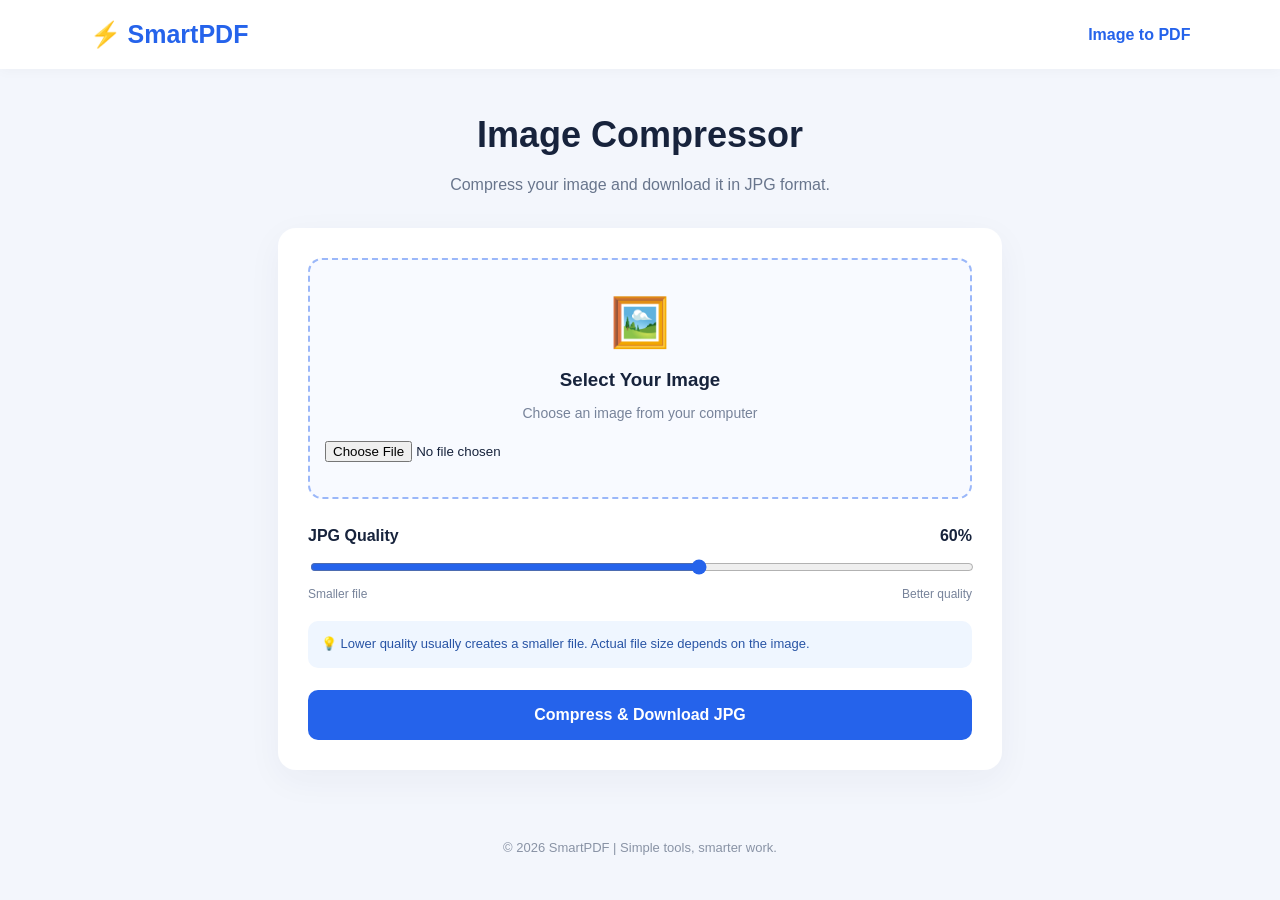
==== templates/compress.html @ a53574d7 "Add SmartPDF files" ====
<!DOCTYPE html>
<html lang="en">
<head>
    <meta charset="UTF-8">
    <meta name="viewport" content="width=device-width, initial-scale=1.0">
    <title>SmartPDF - Image Compressor</title>

    <style>
        * {
            box-sizing: border-box;
        }

        body {
            margin: 0;
            font-family: Arial, sans-serif;
            background: #f3f6fc;
            color: #17233c;
        }

        header {
            background: white;
            padding: 20px 7%;
            display: flex;
            justify-content: space-between;
            align-items: center;
            box-shadow: 0 2px 12px #00000008;
        }

        .logo {
            font-size: 25px;
            font-weight: bold;
            color: #2563eb;
        }

        header a {
            color: #2563eb;
            text-decoration: none;
            font-weight: bold;
        }

        .container {
            max-width: 760px;
            margin: 45px auto;
            padding: 0 18px;
        }

        .heading {
            text-align: center;
            margin-bottom: 30px;
        }

        .heading h1 {
            font-size: 36px;
            margin-bottom: 12px;
        }

        .heading p {
            color: #68758c;
            line-height: 1.6;
        }

        .card {
            background: white;
            padding: 30px;
            border-radius: 18px;
            box-shadow: 0 10px 35px #2030500c;
        }

        .upload-box {
            border: 2px dashed #9ab7f9;
            border-radius: 14px;
            padding: 35px 15px;
            text-align: center;
            background: #f8faff;
        }

        .upload-icon {
            font-size: 48px;
        }

        .upload-box h3 {
            margin-bottom: 8px;
        }

        .upload-box p {
            color: #77839a;
            font-size: 14px;
        }

        input[type="file"] {
            display: block;
            width: 100%;
            margin-top: 20px;
        }

        .preview {
            display: none;
            margin-top: 22px;
            text-align: center;
        }

        .preview img {
            max-width: 100%;
            max-height: 280px;
            border-radius: 12px;
            object-fit: contain;
        }

        .file-name {
            font-size: 14px;
            color: #64748b;
            overflow-wrap: anywhere;
        }

        .quality-section {
            margin-top: 28px;
        }

        .quality-label {
            display: flex;
            justify-content: space-between;
            gap: 12px;
            font-weight: bold;
            margin-bottom: 12px;
        }

        input[type="range"] {
            width: 100%;
            accent-color: #2563eb;
            cursor: pointer;
        }

        .range-notes {
            display: flex;
            justify-content: space-between;
            color: #77839a;
            font-size: 12px;
            margin-top: 8px;
        }

        .hint {
            background: #eff6ff;
            color: #2854a5;
            padding: 13px;
            border-radius: 10px;
            font-size: 13px;
            line-height: 1.6;
            margin-top: 20px;
        }

        button {
            width: 100%;
            border: none;
            border-radius: 10px;
            padding: 16px;
            font-size: 16px;
            font-weight: bold;
            cursor: pointer;
            margin-top: 22px;
        }

        .compress-btn {
            background: #2563eb;
            color: white;
        }

        .compress-btn:hover {
            background: #1d4ed8;
        }

        button:disabled {
            opacity: 0.6;
            cursor: not-allowed;
        }

        .message {
            display: none;
            padding: 14px;
            border-radius: 10px;
            margin-top: 18px;
            line-height: 1.5;
            overflow-wrap: anywhere;
        }

        .error {
            display: block;
            background: #fef2f2;
            color: #b91c1c;
        }

        .success {
            display: block;
            background: #ecfdf5;
            color: #047857;
        }

        footer {
            text-align: center;
            color: #8993a5;
            font-size: 13px;
            padding: 25px 15px;
        }

        @media (max-width: 500px) {
            .heading h1 {
                font-size: 29px;
            }

            .card {
                padding: 20px;
            }
        }
    </style>
</head>

<body>

<header>
    <div class="logo">⚡ SmartPDF</div>
    <a href="/">Image to PDF</a>
</header>

<main class="container">

    <section class="heading">
        <h1>Image Compressor</h1>
        <p>Compress your image and download it in JPG format.</p>
    </section>

    <section class="card">

        <form id="compressForm">

            <div class="upload-box">
                <div class="upload-icon">🖼️</div>
                <h3>Select Your Image</h3>
                <p>Choose an image from your computer</p>

                <input
                    type="file"
                    id="imageInput"
                    name="image"
                    accept="image/*"
                    required
                >
            </div>

            <div class="preview" id="preview">
                <img id="previewImage" alt="Selected image preview">
                <p class="file-name" id="fileInfo"></p>
            </div>

            <div class="quality-section">
                <div class="quality-label">
                    <label for="quality">JPG Quality</label>
                    <span id="qualityValue">60%</span>
                </div>

                <input
                    type="range"
                    id="quality"
                    name="quality"
                    min="10"
                    max="95"
                    value="60"
                >

                <div class="range-notes">
                    <span>Smaller file</span>
                    <span>Better quality</span>
                </div>
            </div>

            <div class="hint">
                💡 Lower quality usually creates a smaller file.
                Actual file size depends on the image.
            </div>

            <button
                type="submit"
                class="compress-btn"
                id="compressBtn"
            >
                Compress & Download JPG
            </button>

            <div class="message" id="message" role="status"></div>

        </form>

    </section>

</main>

<footer>
    © 2026 SmartPDF | Simple tools, smarter work.
</footer>

<script>
    const form = document.getElementById("compressForm");
    const imageInput = document.getElementById("imageInput");
    const quality = document.getElementById("quality");
    const qualityValue = document.getElementById("qualityValue");
    const preview = document.getElementById("preview");
    const previewImage = document.getElementById("previewImage");
    const fileInfo = document.getElementById("fileInfo");
    const message = document.getElementById("message");
    const compressBtn = document.getElementById("compressBtn");

    let previewURL = null;

    quality.addEventListener("input", function () {
        qualityValue.textContent = quality.value + "%";
    });

    imageInput.addEventListener("change", function () {
        message.className = "message";
        message.textContent = "";

        const file = imageInput.files[0];

        if (previewURL) {
            URL.revokeObjectURL(previewURL);
            previewURL = null;
        }

        if (!file) {
            preview.style.display = "none";
            return;
        }

        if (!file.type.startsWith("image/")) {
            imageInput.value = "";
            preview.style.display = "none";
            message.className = "message error";
            message.textContent = "Please select a valid image file.";
            return;
        }

        previewURL = URL.createObjectURL(file);
        previewImage.src = previewURL;
        fileInfo.textContent =
            file.name + " • " + (file.size / 1024).toFixed(1) + " KB";

        preview.style.display = "block";
    });

    form.addEventListener("submit", async function (event) {
        event.preventDefault();

        if (!imageInput.files.length) {
            message.className = "message error";
            message.textContent = "Please select an image first.";
            return;
        }

        const formData = new FormData(form);

        compressBtn.disabled = true;
        compressBtn.textContent = "Compressing...";
        message.className = "message";
        message.textContent = "";

        try {
            const response = await fetch("/compress-image", {
                method: "POST",
                body: formData
            });

            const contentType = response.headers.get("content-type") || "";

            if (!response.ok || !contentType.includes("image/jpeg")) {
                const errorText = await response.text();
                throw new Error(errorText || "Compression failed.");
            }

            const blob = await response.blob();
            const downloadURL = URL.createObjectURL(blob);
            const link = document.createElement("a");

            link.href = downloadURL;
            link.download = "compressed-image.jpg";
            document.body.appendChild(link);
            link.click();
            link.remove();

            setTimeout(() => URL.revokeObjectURL(downloadURL), 1000);

            const originalSize = imageInput.files[0].size;
            const newSize = blob.size;
            const difference = originalSize - newSize;

            let result = "JPG downloaded successfully. New size: " +
                (newSize / 1024).toFixed(1) + " KB.";

            if (difference > 0) {
                result += " File reduced by " +
                    ((difference / originalSize) * 100).toFixed(1) + "%.";
            } else {
                result += " This JPG is not smaller than the original.";
            }

            message.className = "message success";
            message.textContent = result;

        } catch (error) {
            message.className = "message error";
            message.textContent =
                error.message || "Something went wrong. Please try again.";
        } finally {
            compressBtn.disabled = false;
            compressBtn.textContent = "Compress & Download JPG";
        }
    });
</script>

</body>
</html>
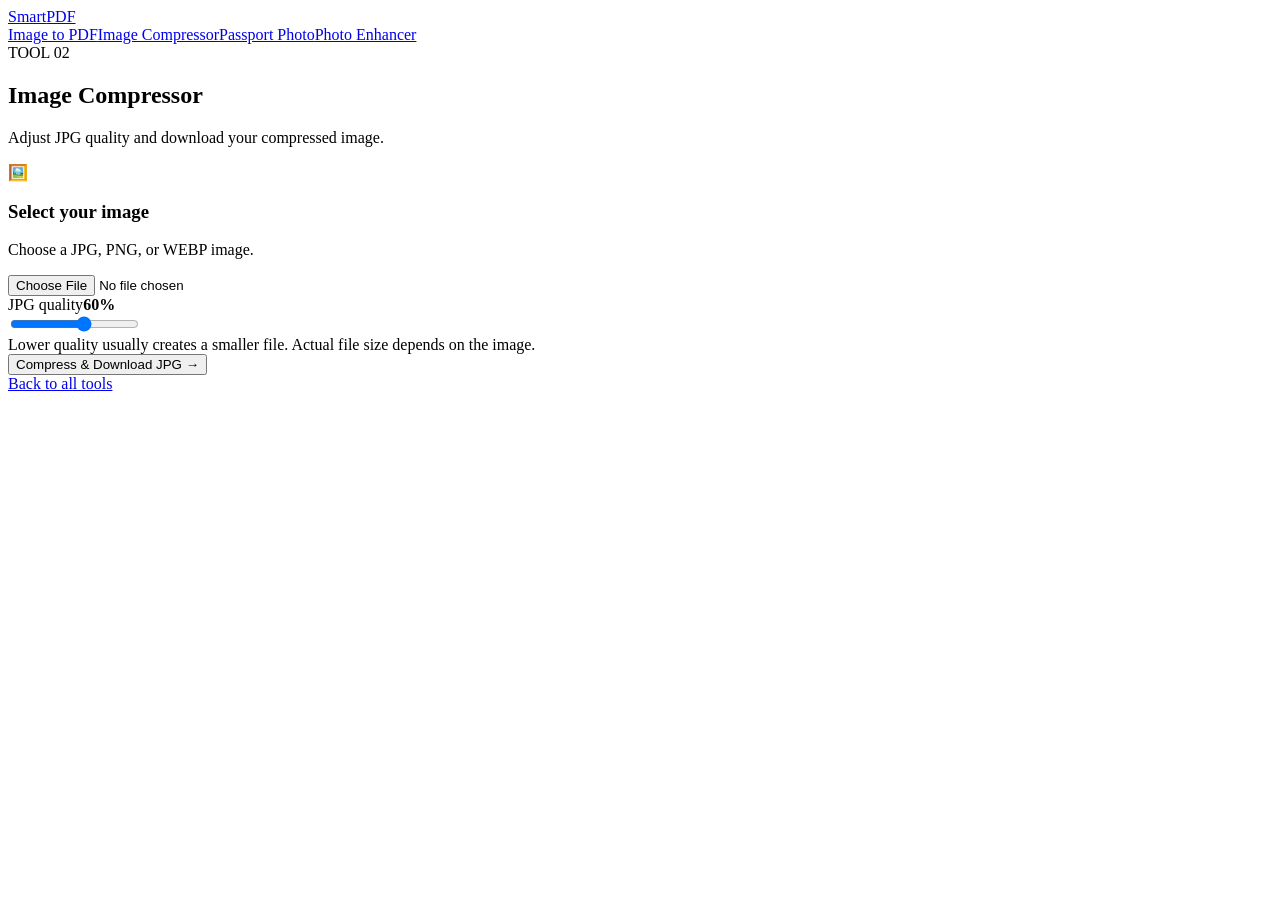
==== commit d8887304: "SmartPDF Major Update" ====
--- a/templates/compress.html
+++ b/templates/compress.html
@@ -1,419 +1,3 @@
-
-<!DOCTYPE html>
-<html lang="en">
-<head>
-    <meta charset="UTF-8">
-    <meta name="viewport" content="width=device-width, initial-scale=1.0">
-    <title>SmartPDF - Image Compressor</title>
-
-    <style>
-        * {
-            box-sizing: border-box;
-        }
-
-        body {
-            margin: 0;
-            font-family: Arial, sans-serif;
-            background: #f3f6fc;
-            color: #17233c;
-        }
-
-        header {
-            background: white;
-            padding: 20px 7%;
-            display: flex;
-            justify-content: space-between;
-            align-items: center;
-            box-shadow: 0 2px 12px #00000008;
-        }
-
-        .logo {
-            font-size: 25px;
-            font-weight: bold;
-            color: #2563eb;
-        }
-
-        header a {
-            color: #2563eb;
-            text-decoration: none;
-            font-weight: bold;
-        }
-
-        .container {
-            max-width: 760px;
-            margin: 45px auto;
-            padding: 0 18px;
-        }
-
-        .heading {
-            text-align: center;
-            margin-bottom: 30px;
-        }
-
-        .heading h1 {
-            font-size: 36px;
-            margin-bottom: 12px;
-        }
-
-        .heading p {
-            color: #68758c;
-            line-height: 1.6;
-        }
-
-        .card {
-            background: white;
-            padding: 30px;
-            border-radius: 18px;
-            box-shadow: 0 10px 35px #2030500c;
-        }
-
-        .upload-box {
-            border: 2px dashed #9ab7f9;
-            border-radius: 14px;
-            padding: 35px 15px;
-            text-align: center;
-            background: #f8faff;
-        }
-
-        .upload-icon {
-            font-size: 48px;
-        }
-
-        .upload-box h3 {
-            margin-bottom: 8px;
-        }
-
-        .upload-box p {
-            color: #77839a;
-            font-size: 14px;
-        }
-
-        input[type="file"] {
-            display: block;
-            width: 100%;
-            margin-top: 20px;
-        }
-
-        .preview {
-            display: none;
-            margin-top: 22px;
-            text-align: center;
-        }
-
-        .preview img {
-            max-width: 100%;
-            max-height: 280px;
-            border-radius: 12px;
-            object-fit: contain;
-        }
-
-        .file-name {
-            font-size: 14px;
-            color: #64748b;
-            overflow-wrap: anywhere;
-        }
-
-        .quality-section {
-            margin-top: 28px;
-        }
-
-        .quality-label {
-            display: flex;
-            justify-content: space-between;
-            gap: 12px;
-            font-weight: bold;
-            margin-bottom: 12px;
-        }
-
-        input[type="range"] {
-            width: 100%;
-            accent-color: #2563eb;
-            cursor: pointer;
-        }
-
-        .range-notes {
-            display: flex;
-            justify-content: space-between;
-            color: #77839a;
-            font-size: 12px;
-            margin-top: 8px;
-        }
-
-        .hint {
-            background: #eff6ff;
-            color: #2854a5;
-            padding: 13px;
-            border-radius: 10px;
-            font-size: 13px;
-            line-height: 1.6;
-            margin-top: 20px;
-        }
-
-        button {
-            width: 100%;
-            border: none;
-            border-radius: 10px;
-            padding: 16px;
-            font-size: 16px;
-            font-weight: bold;
-            cursor: pointer;
-            margin-top: 22px;
-        }
-
-        .compress-btn {
-            background: #2563eb;
-            color: white;
-        }
-
-        .compress-btn:hover {
-            background: #1d4ed8;
-        }
-
-        button:disabled {
-            opacity: 0.6;
-            cursor: not-allowed;
-        }
-
-        .message {
-            display: none;
-            padding: 14px;
-            border-radius: 10px;
-            margin-top: 18px;
-            line-height: 1.5;
-            overflow-wrap: anywhere;
-        }
-
-        .error {
-            display: block;
-            background: #fef2f2;
-            color: #b91c1c;
-        }
-
-        .success {
-            display: block;
-            background: #ecfdf5;
-            color: #047857;
-        }
-
-        footer {
-            text-align: center;
-            color: #8993a5;
-            font-size: 13px;
-            padding: 25px 15px;
-        }
-
-        @media (max-width: 500px) {
-            .heading h1 {
-                font-size: 29px;
-            }
-
-            .card {
-                padding: 20px;
-            }
-        }
-    </style>
-</head>
-
-<body>
-
-<header>
-    <div class="logo">⚡ SmartPDF</div>
-    <a href="/">Image to PDF</a>
-</header>
-
-<main class="container">
-
-    <section class="heading">
-        <h1>Image Compressor</h1>
-        <p>Compress your image and download it in JPG format.</p>
-    </section>
-
-    <section class="card">
-
-        <form id="compressForm">
-
-            <div class="upload-box">
-                <div class="upload-icon">🖼️</div>
-                <h3>Select Your Image</h3>
-                <p>Choose an image from your computer</p>
-
-                <input
-                    type="file"
-                    id="imageInput"
-                    name="image"
-                    accept="image/*"
-                    required
-                >
-            </div>
-
-            <div class="preview" id="preview">
-                <img id="previewImage" alt="Selected image preview">
-                <p class="file-name" id="fileInfo"></p>
-            </div>
-
-            <div class="quality-section">
-                <div class="quality-label">
-                    <label for="quality">JPG Quality</label>
-                    <span id="qualityValue">60%</span>
-                </div>
-
-                <input
-                    type="range"
-                    id="quality"
-                    name="quality"
-                    min="10"
-                    max="95"
-                    value="60"
-                >
-
-                <div class="range-notes">
-                    <span>Smaller file</span>
-                    <span>Better quality</span>
-                </div>
-            </div>
-
-            <div class="hint">
-                💡 Lower quality usually creates a smaller file.
-                Actual file size depends on the image.
-            </div>
-
-            <button
-                type="submit"
-                class="compress-btn"
-                id="compressBtn"
-            >
-                Compress & Download JPG
-            </button>
-
-            <div class="message" id="message" role="status"></div>
-
-        </form>
-
-    </section>
-
-</main>
-
-<footer>
-    © 2026 SmartPDF | Simple tools, smarter work.
-</footer>
-
-<script>
-    const form = document.getElementById("compressForm");
-    const imageInput = document.getElementById("imageInput");
-    const quality = document.getElementById("quality");
-    const qualityValue = document.getElementById("qualityValue");
-    const preview = document.getElementById("preview");
-    const previewImage = document.getElementById("previewImage");
-    const fileInfo = document.getElementById("fileInfo");
-    const message = document.getElementById("message");
-    const compressBtn = document.getElementById("compressBtn");
-
-    let previewURL = null;
-
-    quality.addEventListener("input", function () {
-        qualityValue.textContent = quality.value + "%";
-    });
-
-    imageInput.addEventListener("change", function () {
-        message.className = "message";
-        message.textContent = "";
-
-        const file = imageInput.files[0];
-
-        if (previewURL) {
-            URL.revokeObjectURL(previewURL);
-            previewURL = null;
-        }
-
-        if (!file) {
-            preview.style.display = "none";
-            return;
-        }
-
-        if (!file.type.startsWith("image/")) {
-            imageInput.value = "";
-            preview.style.display = "none";
-            message.className = "message error";
-            message.textContent = "Please select a valid image file.";
-            return;
-        }
-
-        previewURL = URL.createObjectURL(file);
-        previewImage.src = previewURL;
-        fileInfo.textContent =
-            file.name + " • " + (file.size / 1024).toFixed(1) + " KB";
-
-        preview.style.display = "block";
-    });
-
-    form.addEventListener("submit", async function (event) {
-        event.preventDefault();
-
-        if (!imageInput.files.length) {
-            message.className = "message error";
-            message.textContent = "Please select an image first.";
-            return;
-        }
-
-        const formData = new FormData(form);
-
-        compressBtn.disabled = true;
-        compressBtn.textContent = "Compressing...";
-        message.className = "message";
-        message.textContent = "";
-
-        try {
-            const response = await fetch("/compress-image", {
-                method: "POST",
-                body: formData
-            });
-
-            const contentType = response.headers.get("content-type") || "";
-
-            if (!response.ok || !contentType.includes("image/jpeg")) {
-                const errorText = await response.text();
-                throw new Error(errorText || "Compression failed.");
-            }
-
-            const blob = await response.blob();
-            const downloadURL = URL.createObjectURL(blob);
-            const link = document.createElement("a");
-
-            link.href = downloadURL;
-            link.download = "compressed-image.jpg";
-            document.body.appendChild(link);
-            link.click();
-            link.remove();
-
-            setTimeout(() => URL.revokeObjectURL(downloadURL), 1000);
-
-            const originalSize = imageInput.files[0].size;
-            const newSize = blob.size;
-            const difference = originalSize - newSize;
-
-            let result = "JPG downloaded successfully. New size: " +
-                (newSize / 1024).toFixed(1) + " KB.";
-
-            if (difference > 0) {
-                result += " File reduced by " +
-                    ((difference / originalSize) * 100).toFixed(1) + "%.";
-            } else {
-                result += " This JPG is not smaller than the original.";
-            }
-
-            message.className = "message success";
-            message.textContent = result;
-
-        } catch (error) {
-            message.className = "message error";
-            message.textContent =
-                error.message || "Something went wrong. Please try again.";
-        } finally {
-            compressBtn.disabled = false;
-            compressBtn.textContent = "Compress & Download JPG";
-        }
-    });
-</script>
-
-</body>
-</html>
+<!doctype html><html lang="en"><head><meta charset="utf-8"><meta name="viewport" content="width=device-width,initial-scale=1"><title>Image Compressor — SmartPDF</title><link rel="stylesheet" href="{{ url_for('static',filename='style.css') }}"></head><body><header class="navbar"><a class="brand" href="/">Smart<span>PDF</span></a><nav class="nav-links"><a class="nav-btn" href="/convert-page">Image to PDF</a><a class="nav-btn active" href="/compress">Image Compressor</a><a class="nav-btn" href="/passport">Passport Photo</a><a class="nav-btn" href="/enhancer">Photo Enhancer</a></nav></header><section class="hero"><span class="tag">TOOL 02</span><h1>Image <span class="gradient-text">Compressor</span></h1><p>Adjust JPG quality and download your compressed image.</p></section><main class="panel"><form id="compressForm"><div class="drop-area"><div class="upload-icon">🖼️</div><h3>Select your image</h3><p>Choose a JPG, PNG, or WEBP image.</p><input type="file" id="imageInput" name="image" accept="image/jpeg,image/png,image/webp" required></div><div id="preview" class="enhance-preview" style="display:none"><figure><img id="previewImage" alt="Selected image"><figcaption id="fileInfo"></figcaption></figure></div><div class="field"><div class="file-info"><label for="quality">JPG quality</label><strong id="qualityValue">60%</strong></div><input type="range" id="quality" name="quality" min="10" max="95" value="60"></div><div class="hint">Lower quality usually creates a smaller file. Actual file size depends on the image.</div><button class="btn btn-primary full-btn" id="compressBtn" type="submit">Compress & Download JPG →</button><div id="message" class="message" role="status"></div></form></main><footer class="footer"><a href="/">Back to all tools</a></footer><script>
+const form=document.getElementById('compressForm'),input=document.getElementById('imageInput'),q=document.getElementById('quality'),qv=document.getElementById('qualityValue'),preview=document.getElementById('preview'),img=document.getElementById('previewImage'),info=document.getElementById('fileInfo'),msg=document.getElementById('message'),btn=document.getElementById('compressBtn');let url=null;q.oninput=()=>qv.textContent=q.value+'%';input.onchange=()=>{msg.className='message';if(url)URL.revokeObjectURL(url);const f=input.files[0];if(!f){preview.style.display='none';return}url=URL.createObjectURL(f);img.src=url;info.textContent=f.name+' · '+(f.size/1024).toFixed(1)+' KB';preview.style.display='grid'};form.onsubmit=async e=>{e.preventDefault();btn.disabled=true;btn.textContent='Compressing...';try{const r=await fetch('/compress-image',{method:'POST',body:new FormData(form)});if(!r.ok)throw new Error(await r.text());const blob=await r.blob(),u=URL.createObjectURL(blob),a=document.createElement('a');a.href=u;a.download='compressed-image.jpg';a.click();setTimeout(()=>URL.revokeObjectURL(u),1000);msg.className='message success';msg.textContent='Compressed JPG downloaded ('+(blob.size/1024).toFixed(1)+' KB).'}catch(e){msg.className='message error';msg.textContent=e.message||'Compression failed.'}finally{btn.disabled=false;btn.textContent='Compress & Download JPG →'}};window.addEventListener('beforeunload',()=>{if(url)URL.revokeObjectURL(url)});
+</script></body></html>
